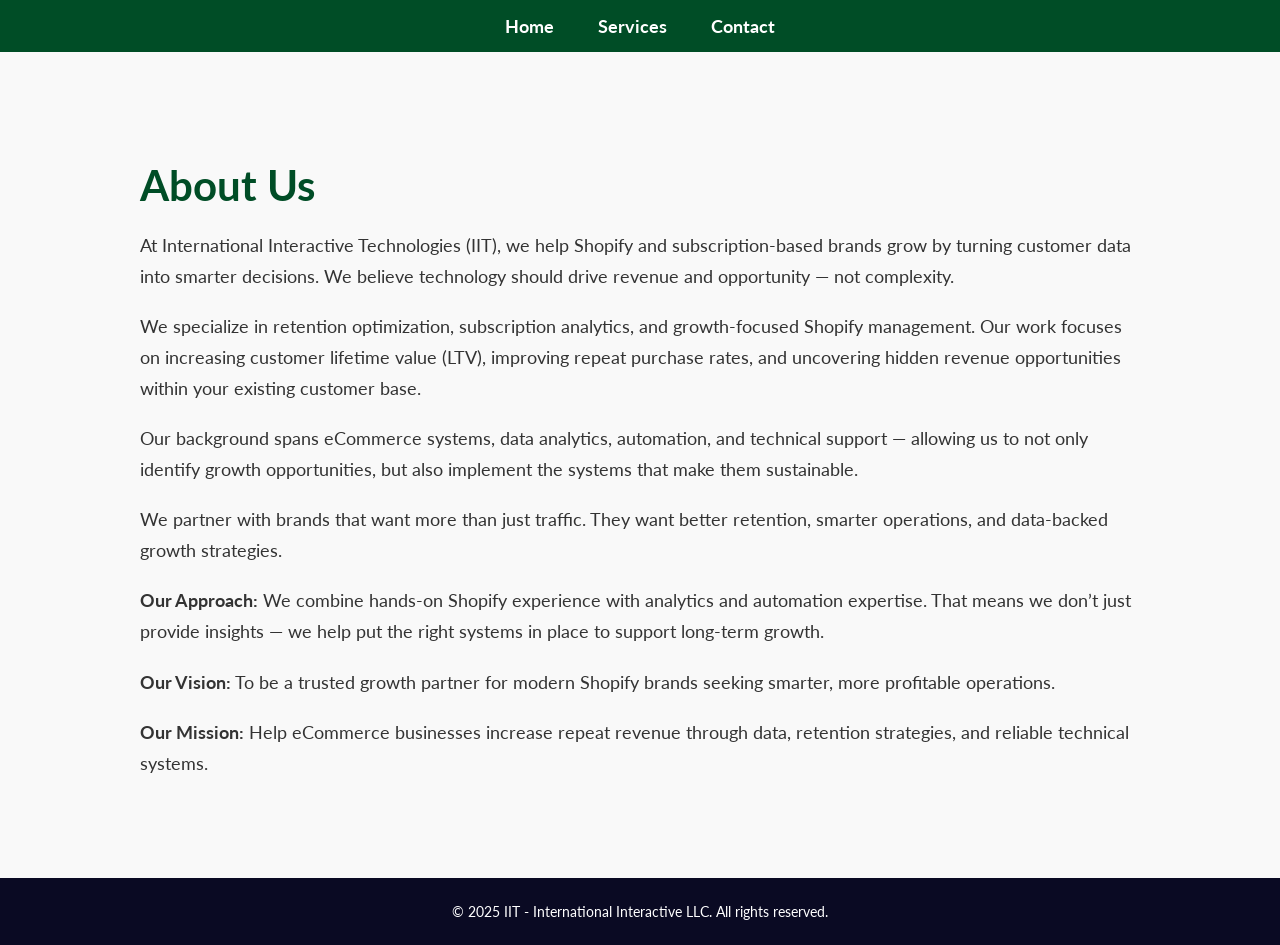
==== about.html @ f5cf1f71 "Update the About for Shopify focus" ====
<!DOCTYPE html>
<html lang="en">
<head>
    <meta charset="UTF-8">
    <meta name="viewport" content="width=device-width, initial-scale=1.0">
    <title>About Us - IIT</title>
    <link href="https://fonts.googleapis.com/css2?family=Lato:wght@400;700&display=swap" rel="stylesheet">
    <style>
        body {
            font-family: 'Lato', sans-serif;
            margin: 0;
            padding: 0;
            background: #f9f9f9;
            color: #333;
        }
        nav {
            background: #004d26;
            padding: 15px;
            text-align: center;
        }
        nav a {
            color: white;
            margin: 0 20px;
            text-decoration: none;
            font-weight: bold;
            font-size: 18px;
        }
        nav a:hover {
            text-decoration: underline;
        }
        .content {
            max-width: 1000px;
            margin: 60px auto;
            padding: 20px;
        }
        h1 {
            color: #004d26;
            font-size: 42px;
            margin-bottom: 20px;
        }
        p {
            font-size: 18px;
            line-height: 1.7;
            margin-bottom: 20px;
        }
        footer {
            background: #0a0a23;
            color: white;
            padding: 25px;
            text-align: center;
            font-size: 0.9em;
            margin-top: 50px;
        }
    </style>
</head>
<body>

    <nav>
        <a href="index.html">Home</a>
        <a href="services.html">Services</a>
        <a href="contact.html">Contact</a>
    </nav>

    <div class="content">
        <h1>About Us</h1>
        <p>At International Interactive Technologies (IIT), we help Shopify and subscription-based brands grow by turning customer data into smarter decisions. We believe technology should drive revenue and opportunity — not complexity.</p>

        <p>We specialize in retention optimization, subscription analytics, and growth-focused Shopify management. Our work focuses on increasing customer lifetime value (LTV), improving repeat purchase rates, and uncovering hidden revenue opportunities within your existing customer base.</p>

        <p>Our background spans eCommerce systems, data analytics, automation, and technical support — allowing us to not only identify growth opportunities, but also implement the systems that make them sustainable.</p>

        <p>We partner with brands that want more than just traffic. They want better retention, smarter operations, and data-backed growth strategies.</p>

         <p><strong>Our Approach:</strong> We combine hands-on Shopify experience with analytics and automation expertise. That means we don’t just provide insights — we help put the right systems in place to support long-term growth.</p>
        
        <p><strong>Our Vision:</strong> To be a trusted growth partner for modern Shopify brands seeking smarter, more profitable operations.</p>

        <p><strong>Our Mission:</strong> Help eCommerce businesses increase repeat revenue through data, retention strategies, and reliable technical systems.</p>
    </div>

    <footer>
        &copy; 2025 IIT - International Interactive LLC. All rights reserved.
    </footer>

</body>
</html>
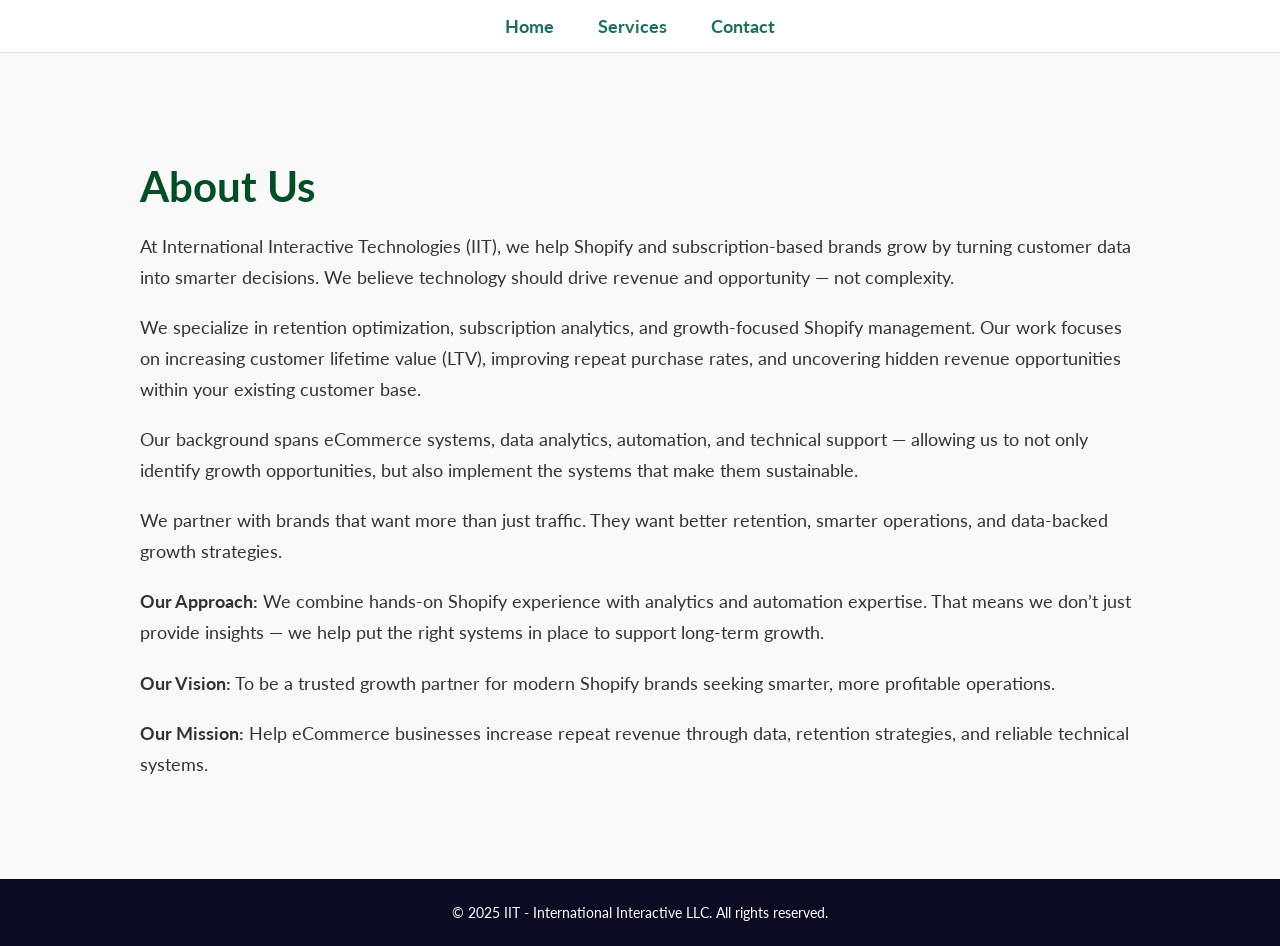
==== commit 993fc078: "Color update about" ====
--- a/about.html
+++ b/about.html
@@ -14,19 +14,20 @@
             color: #333;
         }
         nav {
-            background: #004d26;
+            background: white;
+            border-bottom: 1px solid #e5e5e5;
             padding: 15px;
             text-align: center;
         }
         nav a {
-            color: white;
+            color: #1f6f5c;
             margin: 0 20px;
             text-decoration: none;
             font-weight: bold;
             font-size: 18px;
         }
         nav a:hover {
-            text-decoration: underline;
+            color: #0d4d3b;
         }
         .content {
             max-width: 1000px;
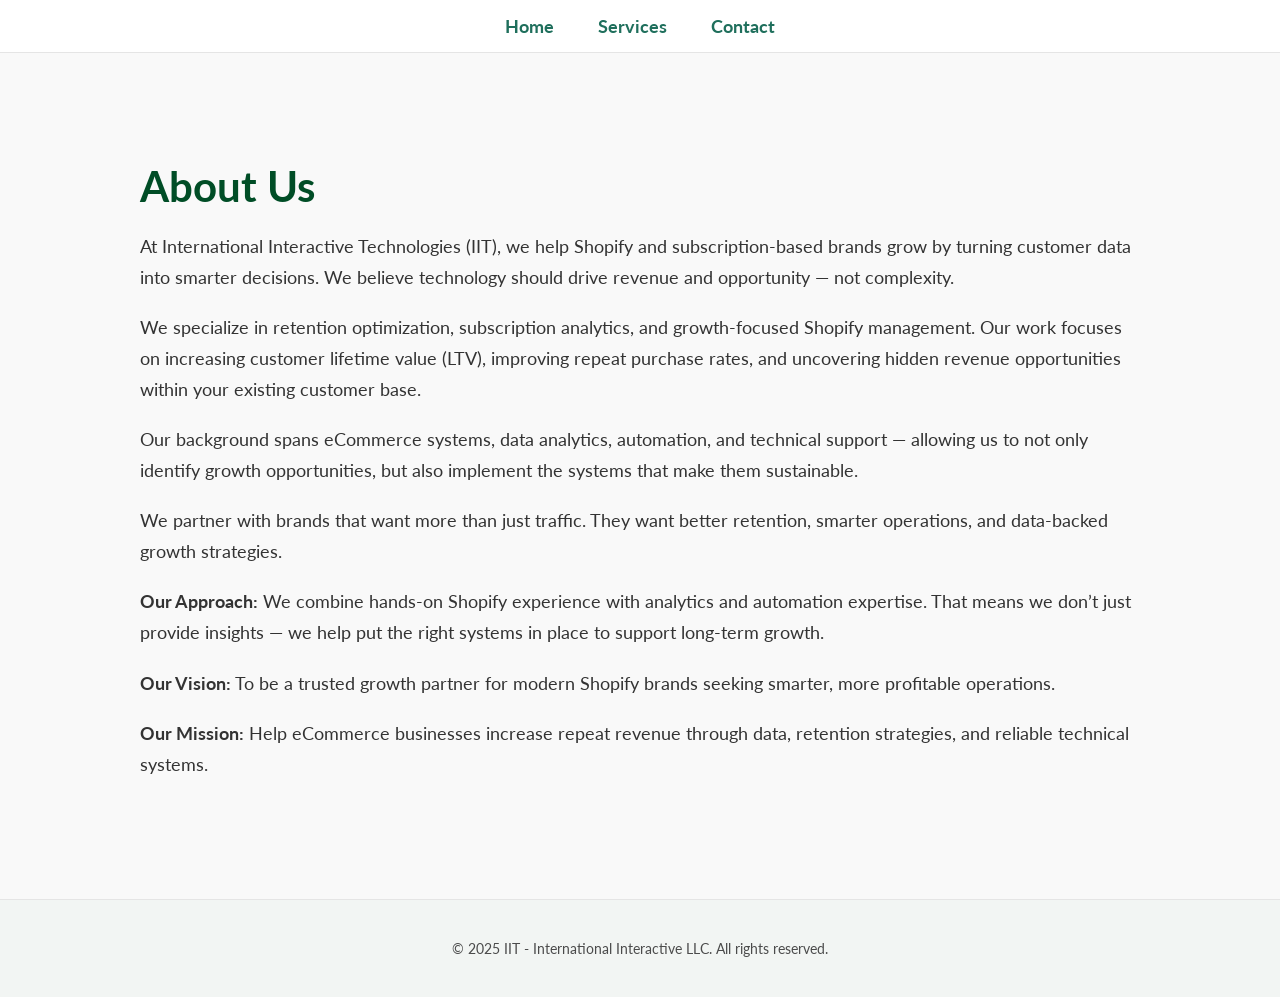
==== commit dc80eb78: "Update about.html" ====
--- a/about.html
+++ b/about.html
@@ -45,12 +45,13 @@
             margin-bottom: 20px;
         }
         footer {
-            background: #0a0a23;
-            color: white;
-            padding: 25px;
+            margin-top: 80px;
+            padding: 40px 20px;
             text-align: center;
-            font-size: 0.9em;
-            margin-top: 50px;
+            background: #f2f5f3;
+            color: #4b4b4b;
+            font-size: 14px;
+            border-top: 1px solid #e5e5e5;
         }
     </style>
 </head>
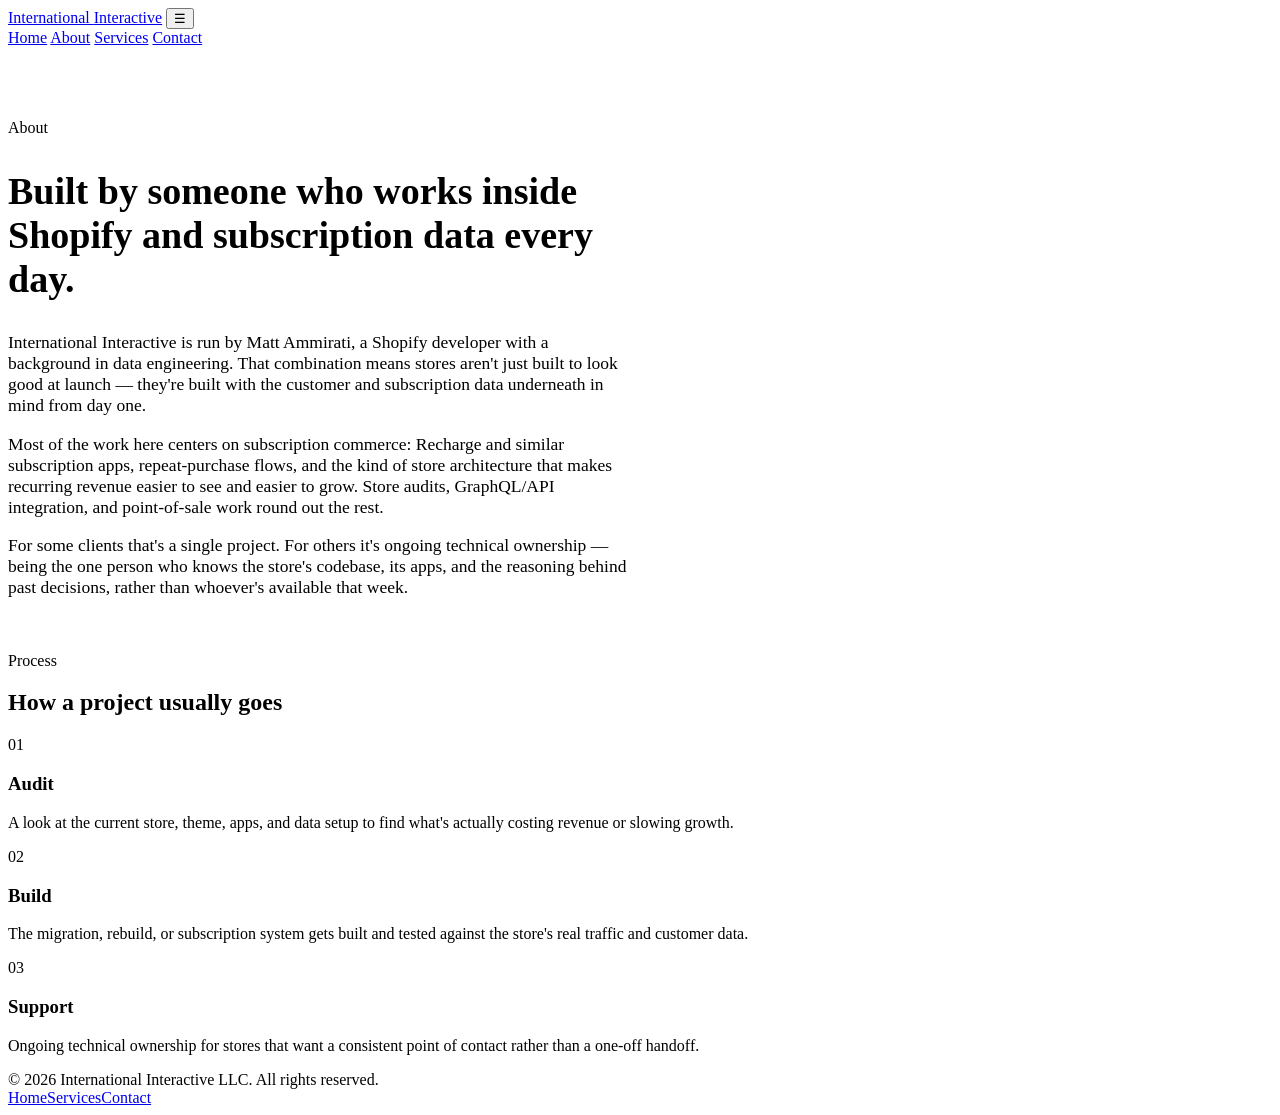
==== commit 1ac2d8df: "Update about.html" ====
--- a/about.html
+++ b/about.html
@@ -1,88 +1,72 @@
 <!DOCTYPE html>
 <html lang="en">
 <head>
-    <meta charset="UTF-8">
-    <meta name="viewport" content="width=device-width, initial-scale=1.0">
-    <title>About Us - IIT</title>
-    <link href="https://fonts.googleapis.com/css2?family=Lato:wght@400;700&display=swap" rel="stylesheet">
-    <style>
-        body {
-            font-family: 'Lato', sans-serif;
-            margin: 0;
-            padding: 0;
-            background: #f9f9f9;
-            color: #333;
-        }
-        nav {
-            background: white;
-            border-bottom: 1px solid #e5e5e5;
-            padding: 15px;
-            text-align: center;
-        }
-        nav a {
-            color: #1f6f5c;
-            margin: 0 20px;
-            text-decoration: none;
-            font-weight: bold;
-            font-size: 18px;
-        }
-        nav a:hover {
-            color: #0d4d3b;
-        }
-        .content {
-            max-width: 1000px;
-            margin: 60px auto;
-            padding: 20px;
-        }
-        h1 {
-            color: #004d26;
-            font-size: 42px;
-            margin-bottom: 20px;
-        }
-        p {
-            font-size: 18px;
-            line-height: 1.7;
-            margin-bottom: 20px;
-        }
-        footer {
-            margin-top: 80px;
-            padding: 40px 20px;
-            text-align: center;
-            background: #f2f5f3;
-            color: #4b4b4b;
-            font-size: 14px;
-            border-top: 1px solid #e5e5e5;
-        }
-    </style>
+<meta charset="UTF-8">
+<meta name="viewport" content="width=device-width, initial-scale=1.0">
+<title>About — International Interactive</title>
+<link rel="stylesheet" href="styles.css">
 </head>
 <body>
 
-    <nav>
-        <a href="index.html">Home</a>
-        <a href="services.html">Services</a>
-        <a href="contact.html">Contact</a>
+<header class="site-nav">
+  <div class="nav-inner">
+    <a class="brand" href="index.html">International <span>Interactive</span></a>
+    <button class="nav-toggle" aria-label="Toggle menu" onclick="document.querySelector('.links').classList.toggle('open')">☰</button>
+    <nav class="links">
+      <a href="index.html">Home</a>
+      <a href="about.html" class="active">About</a>
+      <a href="services.html">Services</a>
+      <a href="contact.html">Contact</a>
     </nav>
+  </div>
+</header>
 
-    <div class="content">
-        <h1>About Us</h1>
-        <p>At International Interactive Technologies (IIT), we help Shopify and subscription-based brands grow by turning customer data into smarter decisions. We believe technology should drive revenue and opportunity — not complexity.</p>
+<div class="wrap">
+  <section class="no-border" style="padding-top:72px; padding-bottom:36px;">
+    <span class="eyebrow">About</span>
+    <h1 style="font-size:38px; max-width:600px;">Built by someone who works inside Shopify and subscription data every day.</h1>
+    <p style="max-width:620px; font-size:17.5px;">International Interactive is run by Matt Ammirati, a Shopify developer with a background in data engineering. That combination means stores aren't just built to look good at launch — they're built with the customer and subscription data underneath in mind from day one.</p>
+    <p style="max-width:620px; font-size:17.5px;">Most of the work here centers on subscription commerce: Recharge and similar subscription apps, repeat-purchase flows, and the kind of store architecture that makes recurring revenue easier to see and easier to grow. Store audits, GraphQL/API integration, and point-of-sale work round out the rest.</p>
+    <p style="max-width:620px; font-size:17.5px;">For some clients that's a single project. For others it's ongoing technical ownership — being the one person who knows the store's codebase, its apps, and the reasoning behind past decisions, rather than whoever's available that week.</p>
+  </section>
+</div>
 
-        <p>We specialize in retention optimization, subscription analytics, and growth-focused Shopify management. Our work focuses on increasing customer lifetime value (LTV), improving repeat purchase rates, and uncovering hidden revenue opportunities within your existing customer base.</p>
+<section>
+  <div class="wrap">
+    <div class="section-head">
+      <span class="eyebrow">Process</span>
+      <h2>How a project usually goes</h2>
+    </div>
+    <div class="steps">
+      <div class="step">
+        <span class="num">01</span>
+        <h3>Audit</h3>
+        <p>A look at the current store, theme, apps, and data setup to find what's actually costing revenue or slowing growth.</p>
+      </div>
+      <div class="step">
+        <span class="num">02</span>
+        <h3>Build</h3>
+        <p>The migration, rebuild, or subscription system gets built and tested against the store's real traffic and customer data.</p>
+      </div>
+      <div class="step">
+        <span class="num">03</span>
+        <h3>Support</h3>
+        <p>Ongoing technical ownership for stores that want a consistent point of contact rather than a one-off handoff.</p>
+      </div>
+    </div>
+  </div>
+</section>
 
-        <p>Our background spans eCommerce systems, data analytics, automation, and technical support — allowing us to not only identify growth opportunities, but also implement the systems that make them sustainable.</p>
-
-        <p>We partner with brands that want more than just traffic. They want better retention, smarter operations, and data-backed growth strategies.</p>
-
-         <p><strong>Our Approach:</strong> We combine hands-on Shopify experience with analytics and automation expertise. That means we don’t just provide insights — we help put the right systems in place to support long-term growth.</p>
-        
-        <p><strong>Our Vision:</strong> To be a trusted growth partner for modern Shopify brands seeking smarter, more profitable operations.</p>
-
-        <p><strong>Our Mission:</strong> Help eCommerce businesses increase repeat revenue through data, retention strategies, and reliable technical systems.</p>
-    </div>
-
-    <footer>
-        &copy; 2025 IIT - International Interactive LLC. All rights reserved.
-    </footer>
+<footer class="site-footer">
+  <div class="footer-inner">
+    <span>&copy; 2026 International Interactive LLC. All rights reserved.</span>
+    <nav class="links" style="position:static;display:flex;background:none;border:none;">
+      <a href="index.html" style="padding:0;border:none;">Home</a>
+      <a href="services.html" style="padding:0;border:none;">Services</a>
+      <a href="contact.html" style="padding:0;border:none;">Contact</a>
+    </nav>
+  </div>
+</footer>
 
 </body>
 </html>
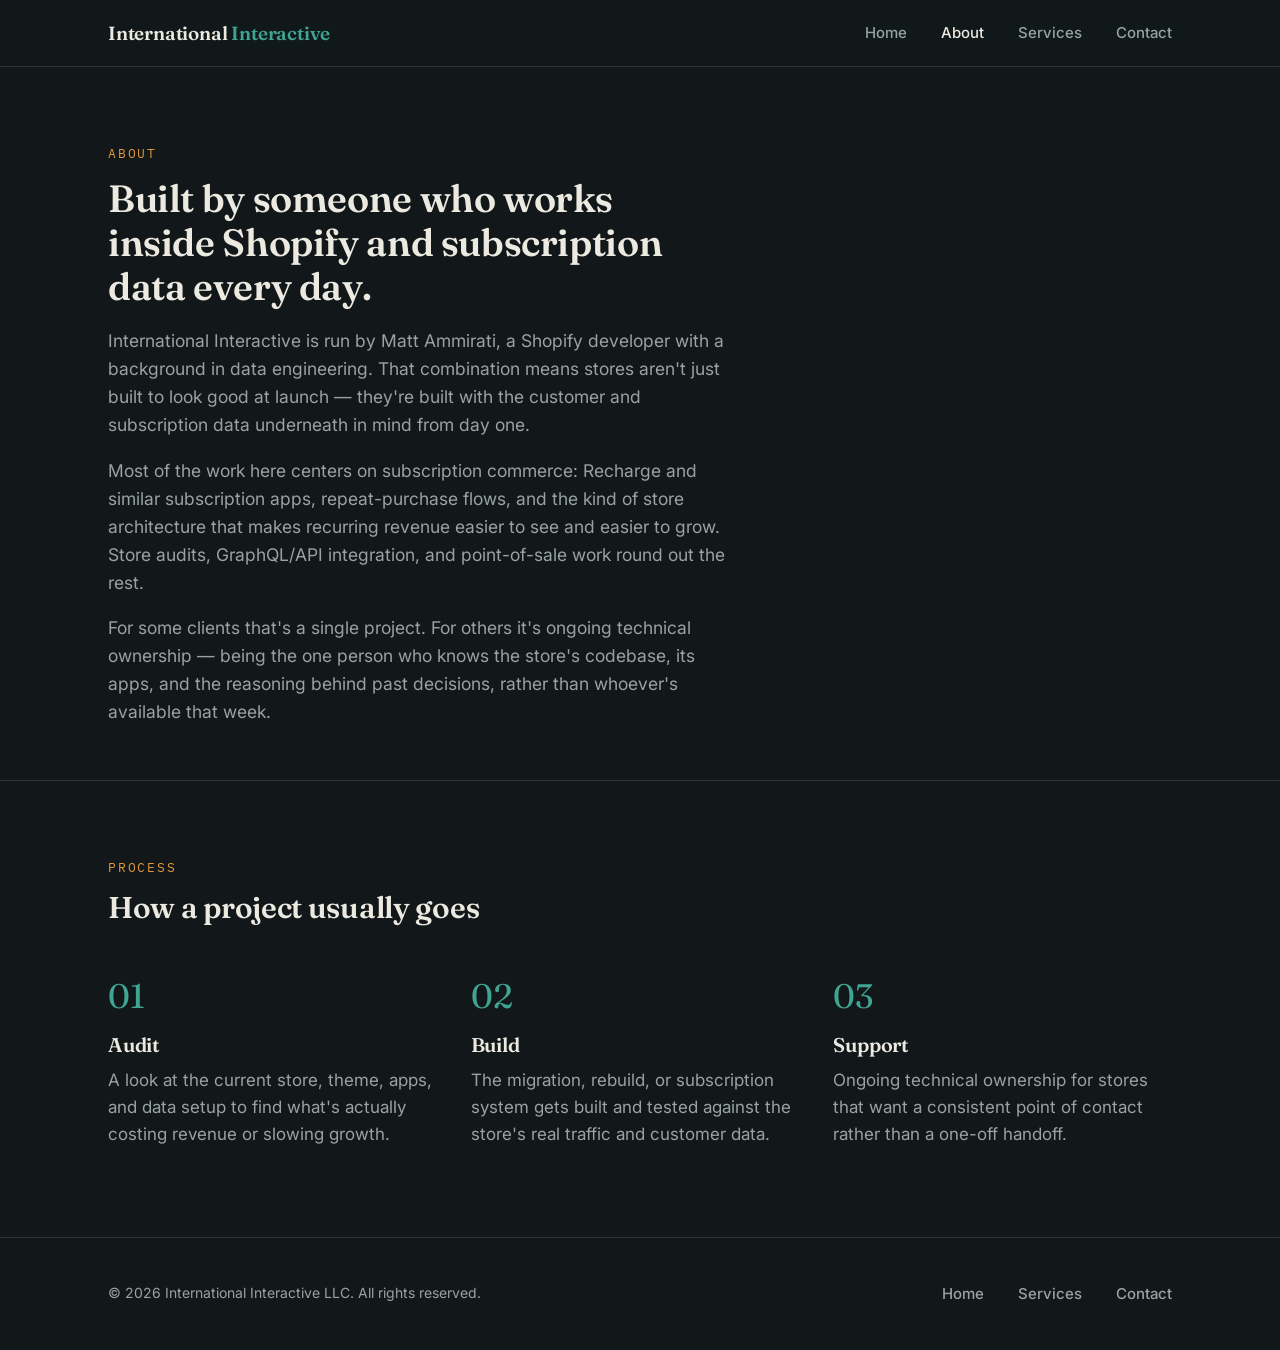
==== commit d1d0b436: "Update about.html" ====
--- a/about.html
+++ b/about.html
@@ -5,6 +5,7 @@
 <meta name="viewport" content="width=device-width, initial-scale=1.0">
 <title>About — International Interactive</title>
 <link rel="stylesheet" href="styles.css">
+<link rel="icon" type="image/svg+xml" href="favicon.svg">
 </head>
 <body>
 
--- a/styles.css
+++ b/styles.css
@@ -0,0 +1,345 @@
+@import url('https://fonts.googleapis.com/css2?family=Fraunces:opsz,wght@9..144,400;9..144,500;9..144,600;9..144,700&family=Inter:wght@400;500;600&family=IBM+Plex+Mono:wght@400;500&display=swap');
+
+:root {
+  --bg: #12181A;
+  --bg-elev: #1A2124;
+  --bg-elev-2: #212A2D;
+  --line: #2B3538;
+  --text: #ECE9E1;
+  --text-muted: #98A3A0;
+  --teal: #3FA491;
+  --teal-dim: #2A6F62;
+  --amber: #E0973C;
+  --amber-dim: #B87527;
+  --radius: 10px;
+  --maxw: 1120px;
+}
+
+* { box-sizing: border-box; }
+
+html { scroll-behavior: smooth; }
+
+body {
+  margin: 0;
+  background: var(--bg);
+  color: var(--text);
+  font-family: 'Inter', sans-serif;
+  font-size: 17px;
+  line-height: 1.6;
+  -webkit-font-smoothing: antialiased;
+}
+
+h1, h2, h3 {
+  font-family: 'Fraunces', serif;
+  font-weight: 600;
+  line-height: 1.15;
+  margin: 0 0 0.5em;
+  letter-spacing: -0.01em;
+}
+
+p { margin: 0 0 1em; color: var(--text-muted); }
+
+a { color: inherit; }
+
+.eyebrow {
+  font-family: 'IBM Plex Mono', monospace;
+  font-size: 12.5px;
+  letter-spacing: 0.14em;
+  text-transform: uppercase;
+  color: var(--amber);
+  margin-bottom: 14px;
+  display: inline-block;
+}
+
+.wrap {
+  max-width: var(--maxw);
+  margin: 0 auto;
+  padding: 0 28px;
+}
+
+/* Nav */
+header.site-nav {
+  position: sticky;
+  top: 0;
+  z-index: 50;
+  background: rgba(18, 24, 26, 0.88);
+  backdrop-filter: blur(10px);
+  border-bottom: 1px solid var(--line);
+}
+
+.nav-inner {
+  max-width: var(--maxw);
+  margin: 0 auto;
+  padding: 18px 28px;
+  display: flex;
+  align-items: center;
+  justify-content: space-between;
+}
+
+.brand {
+  font-family: 'Fraunces', serif;
+  font-weight: 600;
+  font-size: 19px;
+  color: var(--text);
+  text-decoration: none;
+  letter-spacing: -0.01em;
+}
+
+.brand span { color: var(--teal); }
+
+nav.links { display: flex; gap: 34px; }
+
+nav.links a {
+  text-decoration: none;
+  color: var(--text-muted);
+  font-size: 15px;
+  font-weight: 500;
+  transition: color 0.15s ease;
+}
+
+nav.links a:hover, nav.links a.active { color: var(--text); }
+
+.nav-toggle { display: none; background: none; border: none; color: var(--text); font-size: 24px; cursor: pointer; }
+
+@media (max-width: 720px) {
+  nav.links {
+    position: absolute;
+    top: 100%;
+    left: 0; right: 0;
+    background: var(--bg-elev);
+    flex-direction: column;
+    gap: 0;
+    border-bottom: 1px solid var(--line);
+    display: none;
+  }
+  nav.links.open { display: flex; }
+  nav.links a { padding: 16px 28px; border-top: 1px solid var(--line); }
+  .nav-toggle { display: block; }
+}
+
+/* Buttons */
+.btn {
+  display: inline-flex;
+  align-items: center;
+  gap: 8px;
+  padding: 13px 24px;
+  border-radius: 8px;
+  font-weight: 600;
+  font-size: 15px;
+  text-decoration: none;
+  border: 1px solid transparent;
+  cursor: pointer;
+  transition: transform 0.15s ease, background 0.15s ease, border-color 0.15s ease;
+  font-family: 'Inter', sans-serif;
+}
+
+.btn:hover { transform: translateY(-1px); }
+
+.btn-primary { background: var(--amber); color: #191410; }
+.btn-primary:hover { background: #ECA255; }
+
+.btn-ghost { border-color: var(--line); color: var(--text); background: transparent; }
+.btn-ghost:hover { border-color: var(--teal); }
+
+.btn-group { display: flex; gap: 14px; flex-wrap: wrap; }
+
+/* Hero */
+.hero {
+  padding: 96px 0 80px;
+  display: grid;
+  grid-template-columns: 1.05fr 0.95fr;
+  gap: 48px;
+  align-items: center;
+}
+
+.hero h1 { font-size: 46px; max-width: 560px; }
+.hero p.lede { font-size: 18.5px; max-width: 480px; }
+
+@media (max-width: 860px) {
+  .hero { grid-template-columns: 1fr; padding: 56px 0 48px; }
+  .hero h1 { font-size: 34px; }
+}
+
+/* Wave chart signature */
+.wave-box { position: relative; }
+.wave-box svg { width: 100%; height: auto; display: block; }
+
+.wave-path {
+  fill: none;
+  stroke: var(--teal);
+  stroke-width: 2.5;
+  stroke-linecap: round;
+  stroke-dasharray: 900;
+  stroke-dashoffset: 900;
+  animation: draw 1.8s ease forwards 0.2s;
+}
+
+@keyframes draw { to { stroke-dashoffset: 0; } }
+
+.wave-dot {
+  fill: var(--amber);
+  opacity: 0;
+  animation: fadein 0.6s ease forwards 1.6s;
+}
+
+@keyframes fadein { to { opacity: 1; } }
+
+.wave-label {
+  font-family: 'IBM Plex Mono', monospace;
+  font-size: 11px;
+  fill: var(--text-muted);
+  opacity: 0;
+  animation: fadein 0.6s ease forwards 1.9s;
+}
+
+@media (prefers-reduced-motion: reduce) {
+  .wave-path, .wave-dot, .wave-label { animation: none; stroke-dashoffset: 0; opacity: 1; }
+}
+
+/* Sections */
+section { padding: 72px 0; border-top: 1px solid var(--line); }
+section.no-border { border-top: none; }
+
+.section-head { max-width: 620px; margin-bottom: 44px; }
+.section-head h2 { font-size: 30px; }
+
+/* Case studies */
+.case-grid {
+  display: grid;
+  grid-template-columns: repeat(2, 1fr);
+  gap: 24px;
+}
+
+@media (max-width: 720px) { .case-grid { grid-template-columns: 1fr; } }
+
+.case-card {
+  background: var(--bg-elev);
+  border: 1px solid var(--line);
+  border-radius: var(--radius);
+  padding: 30px;
+}
+
+.case-card .tag {
+  font-family: 'IBM Plex Mono', monospace;
+  font-size: 11.5px;
+  color: var(--teal);
+  letter-spacing: 0.08em;
+  text-transform: uppercase;
+  margin-bottom: 10px;
+  display: block;
+}
+
+.case-card h3 { font-size: 21px; margin-bottom: 10px; }
+.case-card p { margin-bottom: 0; }
+
+/* Service / feature grid */
+.grid-3 {
+  display: grid;
+  grid-template-columns: repeat(3, 1fr);
+  gap: 24px;
+}
+
+@media (max-width: 900px) { .grid-3 { grid-template-columns: 1fr; } }
+
+.feature-card {
+  border: 1px solid var(--line);
+  border-radius: var(--radius);
+  padding: 28px;
+  background: var(--bg-elev);
+}
+
+.feature-card .num {
+  font-family: 'IBM Plex Mono', monospace;
+  color: var(--amber);
+  font-size: 13px;
+  margin-bottom: 14px;
+  display: block;
+}
+
+.feature-card h3 { font-size: 19px; }
+.feature-card ul { margin: 14px 0 0; padding-left: 18px; color: var(--text-muted); font-size: 15px; }
+.feature-card li { margin-bottom: 6px; }
+
+/* Steps (real sequence, numbered) */
+.steps { display: grid; grid-template-columns: repeat(3, 1fr); gap: 24px; }
+@media (max-width: 900px) { .steps { grid-template-columns: 1fr; } }
+
+.step .num {
+  font-family: 'Fraunces', serif;
+  font-size: 34px;
+  color: var(--teal);
+  display: block;
+  margin-bottom: 10px;
+}
+
+/* Footer */
+footer.site-footer {
+  border-top: 1px solid var(--line);
+  padding: 44px 0;
+  color: var(--text-muted);
+  font-size: 14px;
+}
+
+.footer-inner {
+  max-width: var(--maxw);
+  margin: 0 auto;
+  padding: 0 28px;
+  display: flex;
+  justify-content: space-between;
+  flex-wrap: wrap;
+  gap: 16px;
+}
+
+footer.site-footer a { color: var(--text-muted); text-decoration: none; }
+footer.site-footer a:hover { color: var(--text); }
+
+/* Contact form */
+.contact-layout {
+  display: grid;
+  grid-template-columns: 1fr 1fr;
+  gap: 56px;
+  align-items: start;
+}
+@media (max-width: 860px) { .contact-layout { grid-template-columns: 1fr; } }
+
+.field { margin-bottom: 20px; }
+.field label {
+  display: block;
+  font-family: 'IBM Plex Mono', monospace;
+  font-size: 12px;
+  letter-spacing: 0.06em;
+  text-transform: uppercase;
+  color: var(--text-muted);
+  margin-bottom: 8px;
+}
+.field input, .field textarea {
+  width: 100%;
+  background: var(--bg-elev);
+  border: 1px solid var(--line);
+  border-radius: 8px;
+  padding: 13px 14px;
+  color: var(--text);
+  font-family: 'Inter', sans-serif;
+  font-size: 15px;
+}
+.field input:focus, .field textarea:focus {
+  outline: none;
+  border-color: var(--teal);
+}
+.field textarea { resize: vertical; min-height: 130px; }
+
+.contact-note {
+  background: var(--bg-elev);
+  border: 1px solid var(--line);
+  border-radius: var(--radius);
+  padding: 20px 22px;
+  font-size: 14.5px;
+  margin-top: 24px;
+}
+
+.email-link {
+  font-family: 'IBM Plex Mono', monospace;
+  color: var(--teal);
+  text-decoration: none;
+  font-size: 16px;
+}
